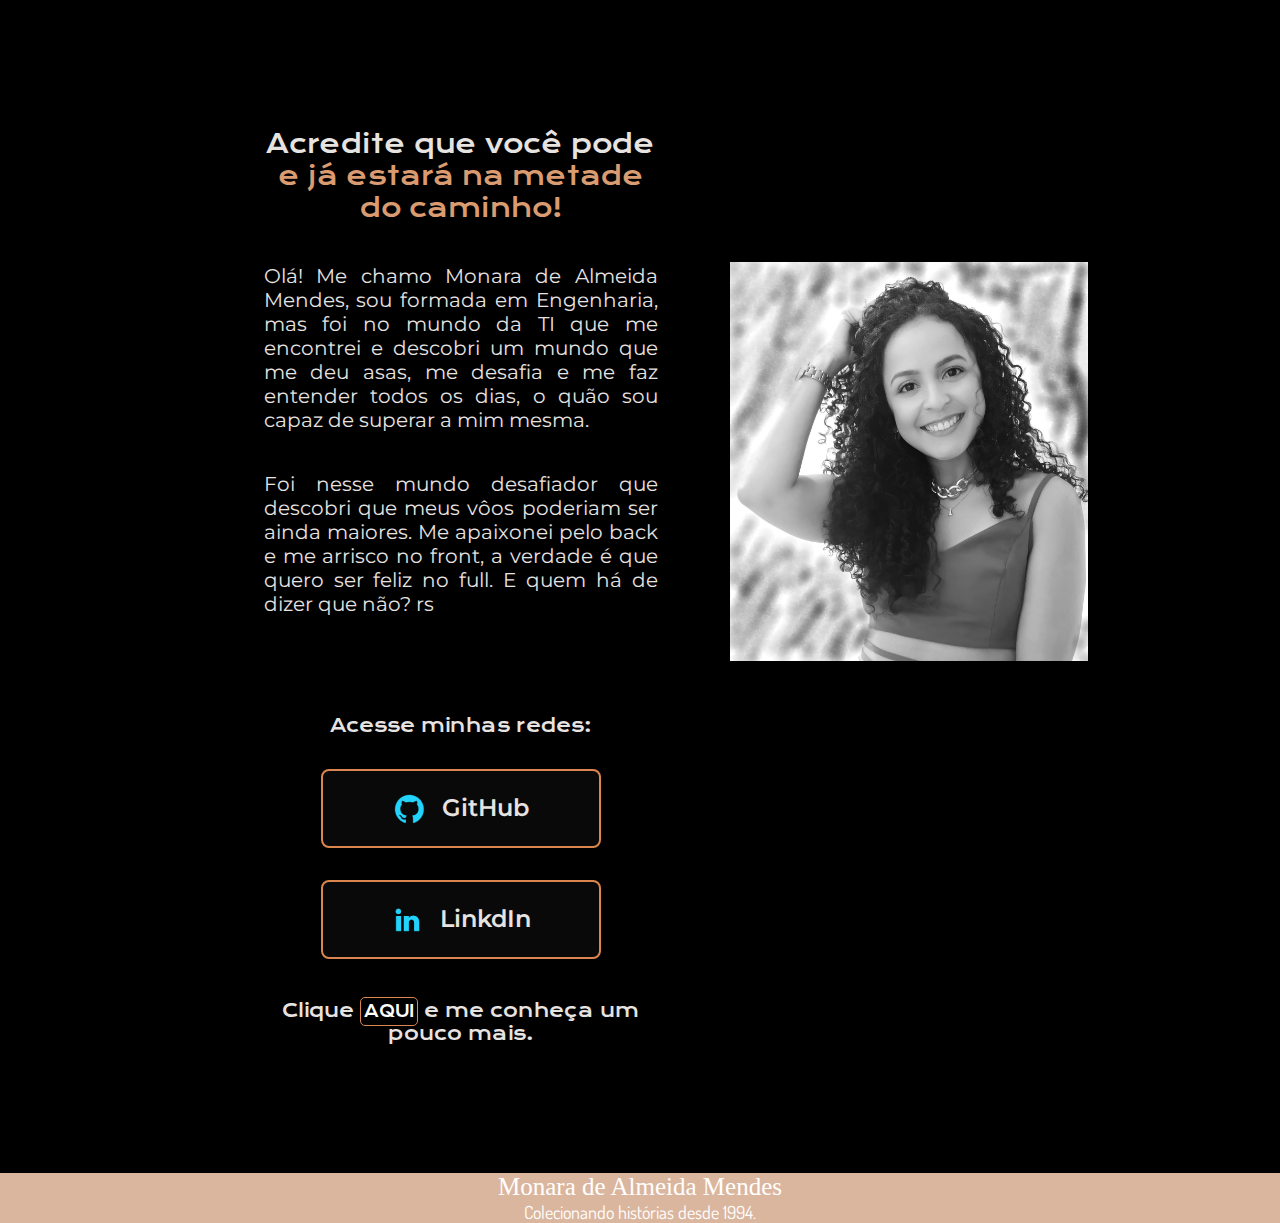
==== index.html @ 712de8d6 "Subindo projeto para o repositório" ====
﻿<!DOCTYPE html>
<html lang="pt-br">
<head>
    <meta charset="UTF-8">
    <meta http-equiv="X-UA-Compatible" content="IE=edge">
    <meta name="viewport" content="width=device-width, initial-scale=1.0">
    <title>Portflio</title>
    <link rel="stylesheet" href="style.css">
</head>

<body>
        <main class="apresentacao">
            <section class="apresentacao__conteudo">
                <h1 class="apresentacao__conteudo__titulo">
                    Acredite que você pode <strong class="titulo-destaque">e já estará na metade do caminho!</strong>
                </h1>

                <!-- <img src="./Mosaico/1685115393636-removebg-preview.png" style="width: 35%; justify-content: center;"> -->

                <p class="apresentacao__conteudo__paragrafo">Olá! Me chamo Monara de Almeida Mendes, sou formada em Engenharia, mas foi no mundo da TI que me encontrei e descobri um mundo que me deu asas, me desafia e me faz entender todos os dias, o quão sou capaz de superar a mim mesma.</p>

                <p2 class="apresentacao__conteudo__paragrafo2"> Foi nesse mundo desafiador que descobri que meus vôos poderiam ser ainda maiores. Me apaixonei pelo back e me arrisco no front, a verdade é que quero ser feliz no full. E quem há de dizer que não? rs</p2><br>

                <div class="apresentacao__botoes">
                    <h2 class="apresentacao__botoes__subtitulo">Acesse minhas redes:</h2>
                    <a class="apresentacao__botoes__link" href="https://github.com/Monaraalmeida">
                        <img src="./ícones/assets/github.png"> GitHub
                    </a>
                    <a class="apresentacao__botoes__link" href="https://www.linkedin.com/in/monara-almeida-25052a170/">
                        <img src="./ícones/assets/linkedin.png"> LinkdIn
                    </a>
                </div>
                <h3
                class="apresentacao__perfil1">Clique
                <a class="apresentacao__perfil" href="index2.html">AQUI</a
                class="apresentacao__perfil3"> e me conheça um pouco mais.
                </h3>
            </section>

            <img src="./Mosaico/1684927195190111.jpg" alt="Foto." style="width: 40%; height: 40%; margin-top: 15%;">
        </main>
        <footer>
            <div class="rodape" style="background-color: #DBB69E;">
                <div class="nome-rodape" style="text-align:center; color: white; font-size:25px; font-family: 'Handlee';">Monara de Almeida Mendes</div>
                <div class="data" style="text-align: center; color: white; font-size: 18px; font-family: 'Dosis';">Colecionando histórias desde 1994.</div>

        </footer>
</body>

</html>
---- style.css ----
﻿

  @import url('https://fonts.googleapis.com/css2?family=ABeeZee&family=Dosis:wght@400;600&family=Krona+One&family=Montserrat:wght@600&display=swap');


  * {
    margin: 0;
    padding: 0;
}

body{
    height: 100vh;
    box-sizing: border-box;
    background-color: black;
    color: #e7e3e0;
}

.apresentacao {
    margin: 10% 15%;
    display: flex;
    align-items: left;
    justify-content: space-between;
}

.apresentacao__conteudo {
    width: 100%;
    display: flex;
    flex-direction: column;
    gap: 40px;
    padding: 0% 8%;
}

.apresentacao__conteudo__titulo {
    font-size: 25px;
    font-weight: 35;
    font-family: 'Krona One', sans-serif;
    align-items: center;
    text-align: center;
}

.titulo-destaque {
    color: #da9b71;
    font-size: 25px;
    align-items: center;
}

.apresentacao__conteudo__paragrafo {
    font-size: 20px;
    font-family: 'Montserrat';
    text-justify:auto;
    text-align: justify;
}

.apresentacao__conteudo__paragrafo2 {
    font-size: 20px;
    font-family: 'Montserrat';
    text-justify:auto;
    text-align: justify;
}

.apresentacao__botoes {
    display: flex;
    flex-direction: column;
    align-items: center;
    align-content: space-evenly;
    /*justify-content: space-between;*/
    gap: 32px;
}

.apresentacao__botoes__subtitulo {
    font-family: 'krona One', 'Montserrat';
    font-weight: 20;
    font-size: 18px;

}

.apresentacao__botoes__link {
    background-color: #f6f6f609;
    display: flex;
    justify-content: center;
    gap: 16px;
    width: 70%;
    text-align: center;
    border-radius: 8px;
    border: 2px solid #da864e;
    font-size: 24px;
    font-weight: 600;
    padding: 21.5px 0;
    text-decoration: none;
    color:#e7e3e0;
    font-family: 'Montserrat', sans-serif;
}

.apresentacao__perfil {
    font-family: 'krona One', 'Montserrat';
    font-weight: 200;
    font-size: 16px;
    text-align: center;
    color:#ffffff;
    border: 1px solid #da864e;
    border-radius: 5px;
    padding: 3px 3px;
    align-items: center;
    text-decoration: none;
}

.apresentacao__perfil:hover{
    color:rgb(75, 195, 250);
    margin: 2% 2% 2% 2%;
    text-decoration: underline;
}

.apresentacao__perfil1, .apresentacao__perfil3 {
    font-family: 'krona One', 'Montserrat';
    font-weight: 200;
    font-size: 18px;
    text-align: center;
    color: #e7e3e0;
    text-decoration: none;
    align-items: center;
}
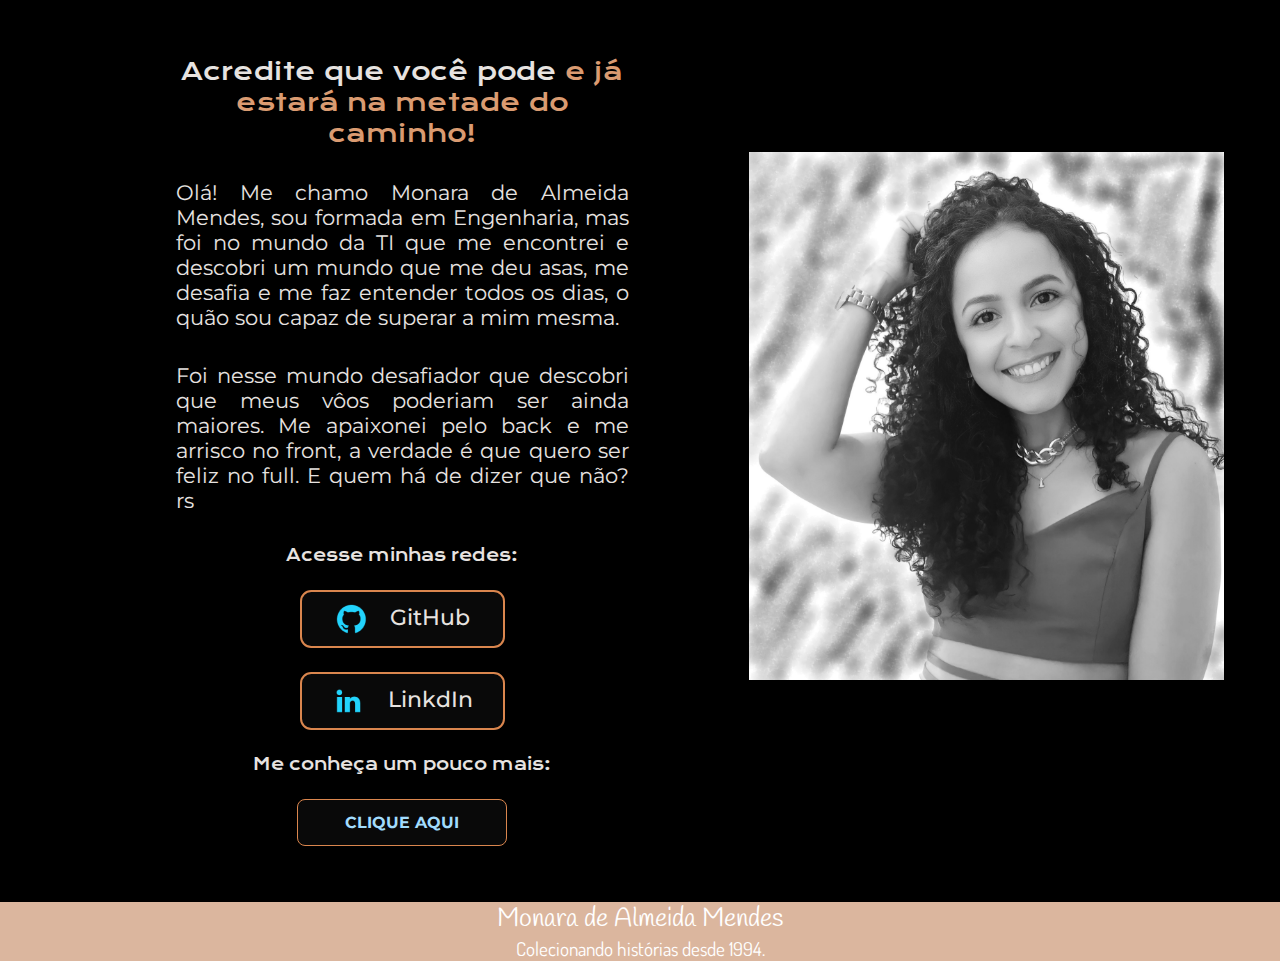
==== commit 9b6bb9c4: "Alterações no layout" ====
--- a/index.html
+++ b/index.html
@@ -14,12 +14,9 @@
                 <h1 class="apresentacao__conteudo__titulo">
                     Acredite que você pode <strong class="titulo-destaque">e já estará na metade do caminho!</strong>
                 </h1>
-
-                <!-- <img src="./Mosaico/1685115393636-removebg-preview.png" style="width: 35%; justify-content: center;"> -->
-
                 <p class="apresentacao__conteudo__paragrafo">Olá! Me chamo Monara de Almeida Mendes, sou formada em Engenharia, mas foi no mundo da TI que me encontrei e descobri um mundo que me deu asas, me desafia e me faz entender todos os dias, o quão sou capaz de superar a mim mesma.</p>
 
-                <p2 class="apresentacao__conteudo__paragrafo2"> Foi nesse mundo desafiador que descobri que meus vôos poderiam ser ainda maiores. Me apaixonei pelo back e me arrisco no front, a verdade é que quero ser feliz no full. E quem há de dizer que não? rs</p2><br>
+                <p2 class="apresentacao__conteudo__paragrafo2"> Foi nesse mundo desafiador que descobri que meus vôos poderiam ser ainda maiores. Me apaixonei pelo back e me arrisco no front, a verdade é que quero ser feliz no full. E quem há de dizer que não? rs</p2>
 
                 <div class="apresentacao__botoes">
                     <h2 class="apresentacao__botoes__subtitulo">Acesse minhas redes:</h2>
@@ -29,22 +26,19 @@
                     <a class="apresentacao__botoes__link" href="https://www.linkedin.com/in/monara-almeida-25052a170/">
                         <img src="./ícones/assets/linkedin.png"> LinkdIn
                     </a>
-                </div>
-                <h3
-                class="apresentacao__perfil1">Clique
-                <a class="apresentacao__perfil" href="index2.html">AQUI</a
-                class="apresentacao__perfil3"> e me conheça um pouco mais.
-                </h3>
+                    <h3 class="apresentacao__perfil1">Me conheça um pouco mais:</h3>
+                        <a class="apresentacao__perfil" href="index2.html"> CLIQUE AQUI</a>
+                    </div>
             </section>
 
-            <img src="./Mosaico/1684927195190111.jpg" alt="Foto." style="width: 40%; height: 40%; margin-top: 15%;">
+            <img src="./Mosaico/1684927195190111.jpg" alt="Foto." style="width: 33em; height: 33em; margin-top: 6em;">
         </main>
-        <footer>
-            <div class="rodape" style="background-color: #DBB69E;">
-                <div class="nome-rodape" style="text-align:center; color: white; font-size:25px; font-family: 'Handlee';">Monara de Almeida Mendes</div>
-                <div class="data" style="text-align: center; color: white; font-size: 18px; font-family: 'Dosis';">Colecionando histórias desde 1994.</div>
-
-        </footer>
+      
+    <footer>
+        <div class="rodape" style="background-color: #DBB69E;">
+        <div class="nome-rodape" style="text-align:center; color: white; font-size: 1.6em;font-family: 'Handlee';">Monara de Almeida Mendes</div>
+        <div class="data" style="text-align: center; color: white; font-size: 1.2em; font-family: 'Dosis';">Colecionando histórias desde 1994.</div>
+    </footer>
 </body>
 
 </html>--- a/style.css
+++ b/style.css
@@ -1,6 +1,6 @@
-﻿
+﻿@import url('https://fonts.googleapis.com/css2?family=ABeeZee&family=Dancing+Script:wght@500&family=Didact+Gothic&family=Dosis:wght@400;600&family=Indie+Flower&family=Krona+One&family=Montserrat:wght@600&display=swap');
 
-  @import url('https://fonts.googleapis.com/css2?family=ABeeZee&family=Dosis:wght@400;600&family=Krona+One&family=Montserrat:wght@600&display=swap');
+@import url('https://fonts.googleapis.com/css2?family=Albert+Sans:wght@300&family=Bilbo&family=Corinthia:wght@700&family=Dosis:wght@500&family=Ephesis&family=Handlee&family=Inter&family=Passions+Conflict&family=Playfair&family=Rambla&display=swap');
 
 
   * {
@@ -16,23 +16,23 @@
 }
 
 .apresentacao {
-    margin: 10% 15%;
+    margin: 3.5em 3.5em;
     display: flex;
     align-items: left;
     justify-content: space-between;
 }
 
 .apresentacao__conteudo {
-    width: 100%;
+    width: 100em;
     display: flex;
     flex-direction: column;
-    gap: 40px;
-    padding: 0% 8%;
+    gap: 2em;
+    padding: 0em 7.5em;
 }
 
 .apresentacao__conteudo__titulo {
-    font-size: 25px;
-    font-weight: 35;
+    font-size: 1.5em;
+    font-weight: 30;
     font-family: 'Krona One', sans-serif;
     align-items: center;
     text-align: center;
@@ -40,19 +40,20 @@
 
 .titulo-destaque {
     color: #da9b71;
-    font-size: 25px;
+    font-size: 1em;
     align-items: center;
 }
 
 .apresentacao__conteudo__paragrafo {
-    font-size: 20px;
+    font-size: 1.3em;
     font-family: 'Montserrat';
     text-justify:auto;
     text-align: justify;
+    line-height: 1.2;
 }
 
 .apresentacao__conteudo__paragrafo2 {
-    font-size: 20px;
+    font-size: 1.3em;
     font-family: 'Montserrat';
     text-justify:auto;
     text-align: justify;
@@ -63,14 +64,13 @@
     flex-direction: column;
     align-items: center;
     align-content: space-evenly;
-    /*justify-content: space-between;*/
-    gap: 32px;
+    gap: 1.5em;
 }
 
 .apresentacao__botoes__subtitulo {
     font-family: 'krona One', 'Montserrat';
     font-weight: 20;
-    font-size: 18px;
+    font-size: 1em;
 
 }
 
@@ -78,42 +78,49 @@
     background-color: #f6f6f609;
     display: flex;
     justify-content: center;
-    gap: 16px;
-    width: 70%;
+    gap: 1em;
+    width: 9em;
     text-align: center;
-    border-radius: 8px;
-    border: 2px solid #da864e;
-    font-size: 24px;
-    font-weight: 600;
-    padding: 21.5px 0;
+    border-radius: 0.5em;
+    border: 0.1em solid #da864e;
+    font-size: 1.4em;
+    font-weight: 500;
+    padding: 0.5em 0;
     text-decoration: none;
     color:#e7e3e0;
     font-family: 'Montserrat', sans-serif;
 }
 
-.apresentacao__perfil {
-    font-family: 'krona One', 'Montserrat';
-    font-weight: 200;
-    font-size: 16px;
-    text-align: center;
-    color:#ffffff;
-    border: 1px solid #da864e;
-    border-radius: 5px;
-    padding: 3px 3px;
-    align-items: center;
-    text-decoration: none;
+.apresentacao__botoes__link:hover {
+    color: #da864e;
 }
 
+.apresentacao__perfil {
+    background-color: #f6f6f609;
+    display: flex;
+    justify-content: center;
+    width: 9em;
+    text-align: center;
+    border-radius: 0.5em;
+    border: 0.1em solid #da864e;
+    font-size: 1em;
+    font-weight: 700;
+    padding: 0.8em 2em;
+    text-decoration: none;
+    color:#a2dcfd;
+    font-family: 'Montserrat', sans-serif;
+    }
+    
+
+
 .apresentacao__perfil:hover{
-    color:rgb(75, 195, 250);
-    margin: 2% 2% 2% 2%;
-    text-decoration: underline;
+    border-color:white;
 }
 
-.apresentacao__perfil1, .apresentacao__perfil3 {
+.apresentacao__perfil1 {
     font-family: 'krona One', 'Montserrat';
-    font-weight: 200;
-    font-size: 18px;
+    font-weight: 20;
+    font-size: 1em;
     text-align: center;
     color: #e7e3e0;
     text-decoration: none;
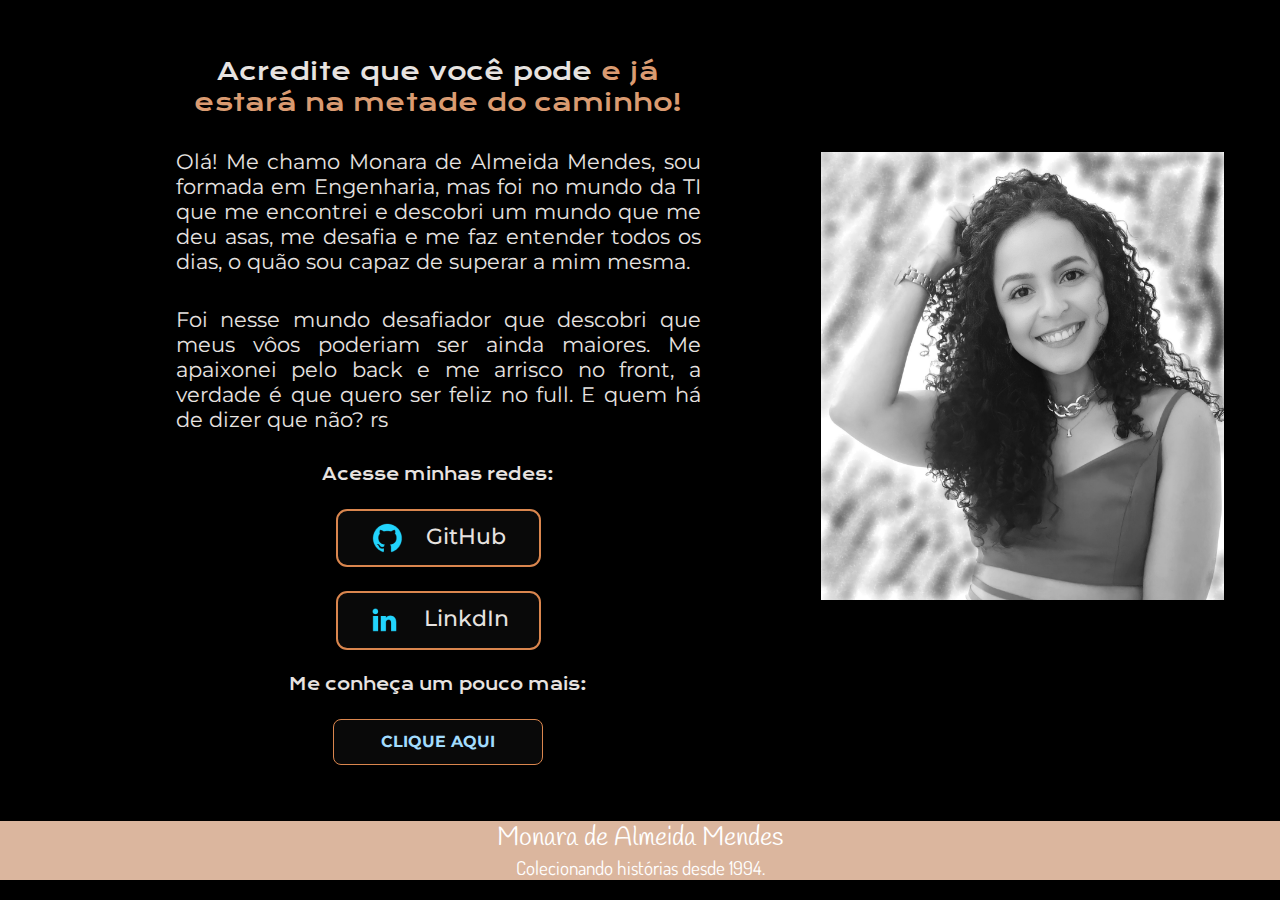
==== commit 7ba5963e: "alterando tamanho da visualizacao" ====
--- a/index.html
+++ b/index.html
@@ -31,7 +31,7 @@
                     </div>
             </section>
 
-            <img src="./Mosaico/1684927195190111.jpg" alt="Foto." style="width: 33em; height: 33em; margin-top: 6em;">
+            <img src="./Mosaico/1684927195190111.jpg" alt="Foto." style="width: 28em; height: 28em; margin-top: 6em;">
         </main>
       
     <footer>
--- a/style.css
+++ b/style.css
@@ -9,7 +9,7 @@
 }
 
 body{
-    height: 100vh;
+    height: 10em;
     box-sizing: border-box;
     background-color: black;
     color: #e7e3e0;
@@ -23,7 +23,7 @@
 }
 
 .apresentacao__conteudo {
-    width: 100em;
+    width: 90em;
     display: flex;
     flex-direction: column;
     gap: 2em;
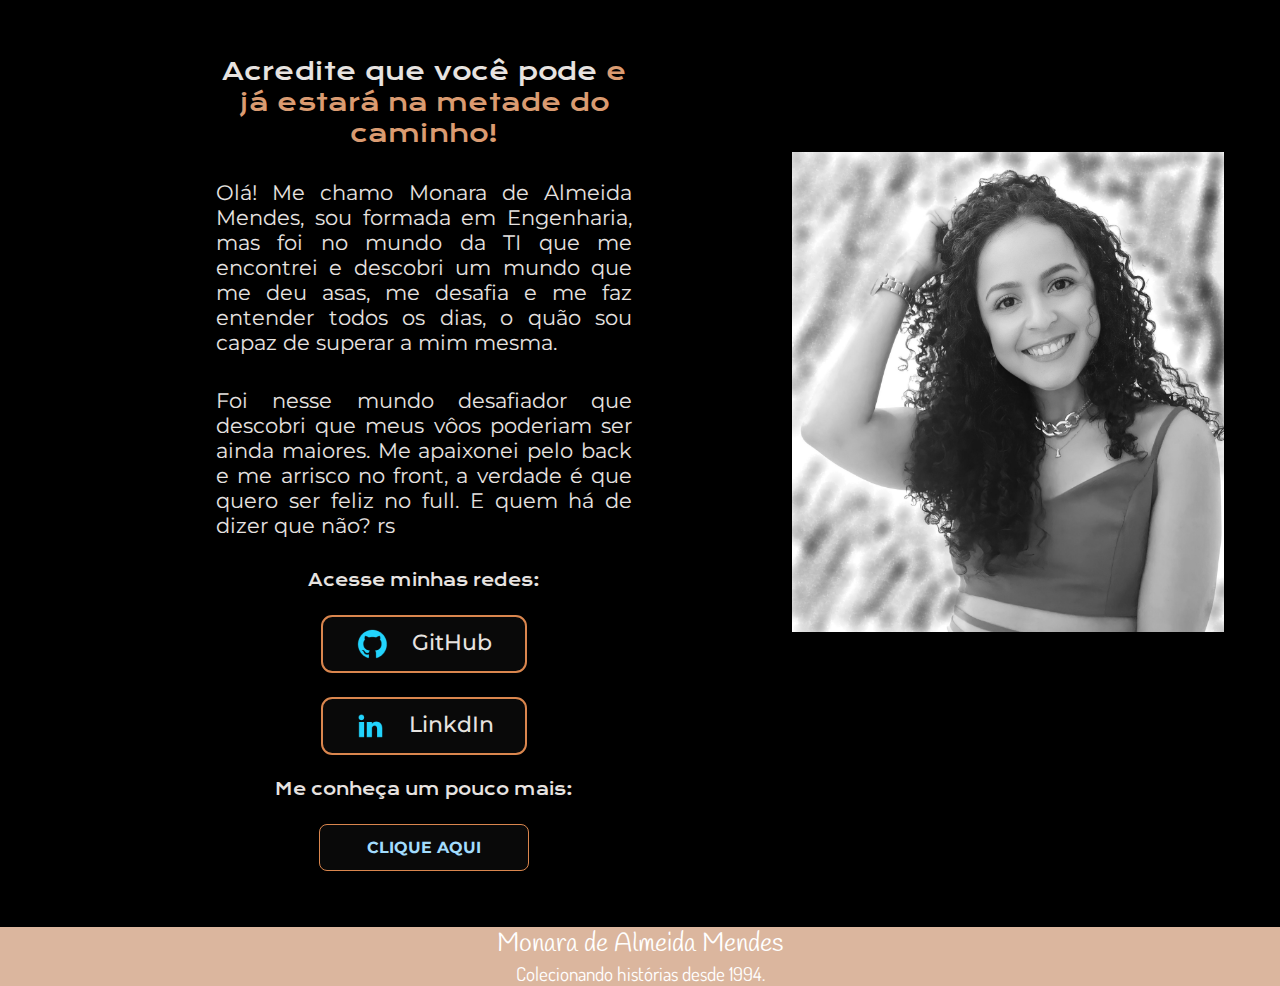
==== commit cdda93a4: "comtado" ====
--- a/index.html
+++ b/index.html
@@ -31,7 +31,7 @@
                     </div>
             </section>
 
-            <img src="./Mosaico/1684927195190111.jpg" alt="Foto." style="width: 28em; height: 28em; margin-top: 6em;">
+            <img src="./Mosaico/1684927195190111.jpg" alt="Foto." style="width: 28em; height: 30em; margin-top: 6em;">
         </main>
       
     <footer>
--- a/style.css
+++ b/style.css
@@ -23,11 +23,11 @@
 }
 
 .apresentacao__conteudo {
-    width: 90em;
+    width: 32em;
     display: flex;
     flex-direction: column;
     gap: 2em;
-    padding: 0em 7.5em;
+    padding: 0 10em;
 }
 
 .apresentacao__conteudo__titulo {
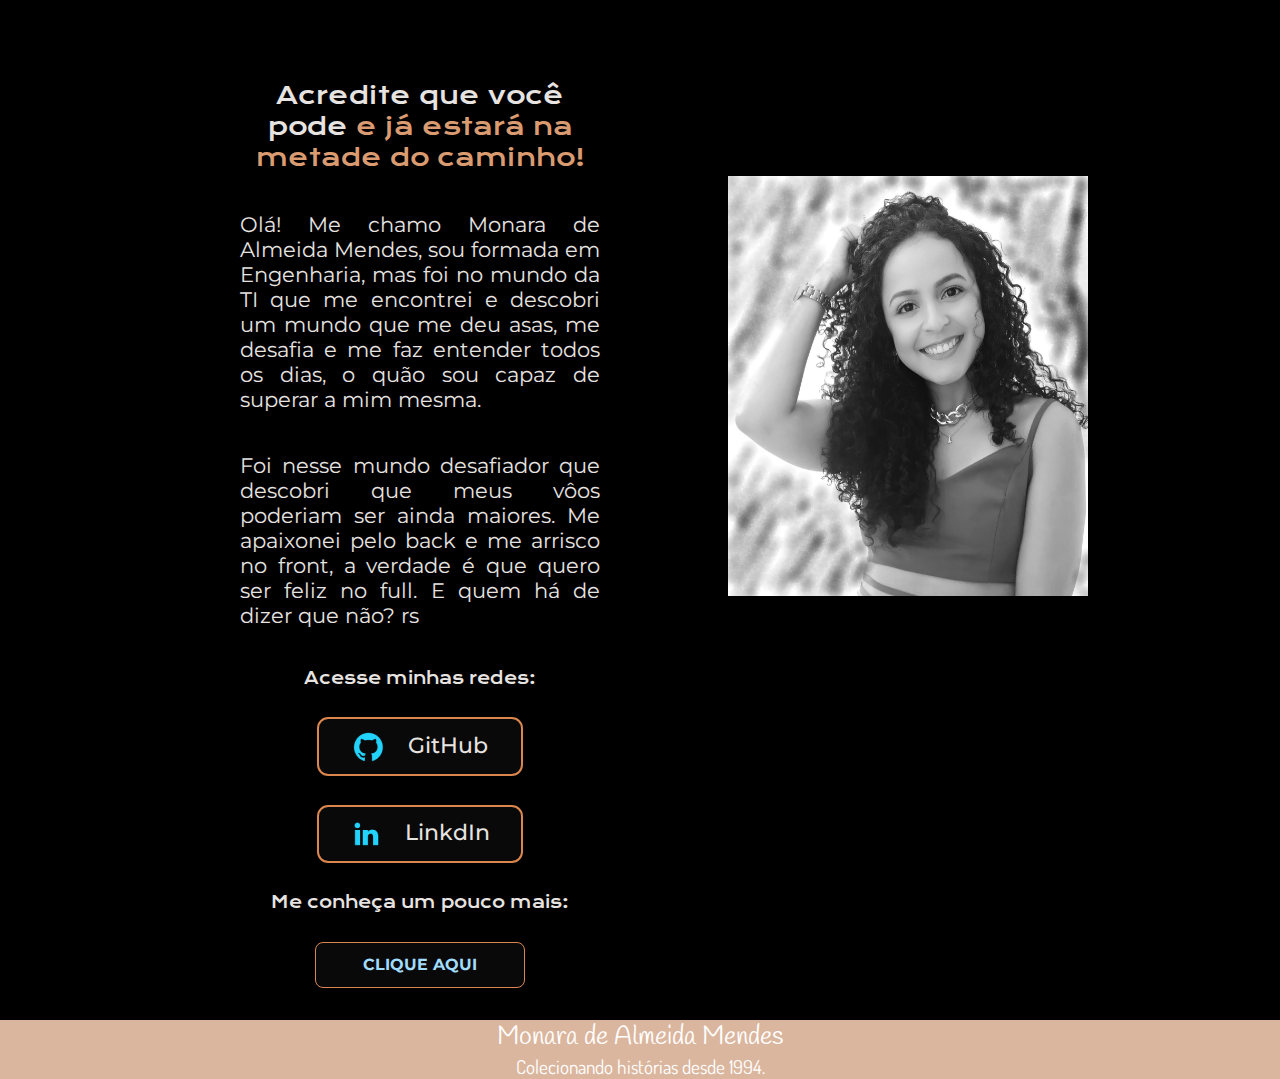
==== commit 1f6e5d2e: "projeto finalizado" ====
--- a/index.html
+++ b/index.html
@@ -9,36 +9,37 @@
 </head>
 
 <body>
-        <main class="apresentacao">
-            <section class="apresentacao__conteudo">
-                <h1 class="apresentacao__conteudo__titulo">
-                    Acredite que você pode <strong class="titulo-destaque">e já estará na metade do caminho!</strong>
-                </h1>
-                <p class="apresentacao__conteudo__paragrafo">Olá! Me chamo Monara de Almeida Mendes, sou formada em Engenharia, mas foi no mundo da TI que me encontrei e descobri um mundo que me deu asas, me desafia e me faz entender todos os dias, o quão sou capaz de superar a mim mesma.</p>
+    <main class="container-fluid">
+        <section class="apresentacao__conteudo">
+            <h1 class="apresentacao__conteudo__titulo">
+                Acredite que você pode <strong class="titulo-destaque">e já estará na metade do caminho!</strong>
+            </h1>
+            <p class="apresentacao__conteudo__paragrafo">Olá! Me chamo Monara de Almeida Mendes, sou formada em Engenharia, mas foi no mundo da TI que me encontrei e descobri um mundo que me deu asas, me desafia e me faz entender todos os dias, o quão sou capaz de superar a mim mesma.</p>
 
-                <p2 class="apresentacao__conteudo__paragrafo2"> Foi nesse mundo desafiador que descobri que meus vôos poderiam ser ainda maiores. Me apaixonei pelo back e me arrisco no front, a verdade é que quero ser feliz no full. E quem há de dizer que não? rs</p2>
+            <p2 class="apresentacao__conteudo__paragrafo2"> Foi nesse mundo desafiador que descobri que meus vôos poderiam ser ainda maiores. Me apaixonei pelo back e me arrisco no front, a verdade é que quero ser feliz no full. E quem há de dizer que não? rs</p2>
 
-                <div class="apresentacao__botoes">
-                    <h2 class="apresentacao__botoes__subtitulo">Acesse minhas redes:</h2>
-                    <a class="apresentacao__botoes__link" href="https://github.com/Monaraalmeida">
-                        <img src="./ícones/assets/github.png"> GitHub
-                    </a>
-                    <a class="apresentacao__botoes__link" href="https://www.linkedin.com/in/monara-almeida-25052a170/">
-                        <img src="./ícones/assets/linkedin.png"> LinkdIn
-                    </a>
-                    <h3 class="apresentacao__perfil1">Me conheça um pouco mais:</h3>
-                        <a class="apresentacao__perfil" href="index2.html"> CLIQUE AQUI</a>
-                    </div>
-            </section>
-
-            <img src="./Mosaico/1684927195190111.jpg" alt="Foto." style="width: 28em; height: 30em; margin-top: 6em;">
-        </main>
-      
-    <footer>
-        <div class="rodape" style="background-color: #DBB69E;">
-        <div class="nome-rodape" style="text-align:center; color: white; font-size: 1.6em;font-family: 'Handlee';">Monara de Almeida Mendes</div>
-        <div class="data" style="text-align: center; color: white; font-size: 1.2em; font-family: 'Dosis';">Colecionando histórias desde 1994.</div>
-    </footer>
+            <div class="apresentacao__botoes">
+                <h2 class="apresentacao__botoes__subtitulo">Acesse minhas redes:</h2>
+                <a class="apresentacao__botoes__link" href="https://github.com/Monaraalmeida">
+                    <img src="./ícones/assets/github.png"> GitHub
+                </a>
+                <a class="apresentacao__botoes__link" href="https://www.linkedin.com/in/monara-almeida-25052a170/">
+                    <img src="./ícones/assets/linkedin.png"> LinkdIn
+                </a>
+                <h3 class="apresentacao__perfil1">Me conheça um pouco mais:</h3>
+                <a class="apresentacao__perfil" href="index2.html"> CLIQUE AQUI</a>
+            </div>
+        </section>
+        <div class="foto">
+            <img src="./Mosaico/1684927195190111.jpg" alt="Foto." style="width: 360px; height:420px;">
+        </div>
+    </main>
 </body>
 
+<footer>
+    <div class="rodape" style="background-color: #DBB69E; width: 100%;">
+    <div class="nome-rodape" style="text-align:center; color: white; font-size: 1.6em;font-family: 'Handlee';">Monara de Almeida Mendes</div>
+    <div class="data" style="text-align: center; color: white; font-size: 1.2em; font-family: 'Dosis';">Colecionando histórias desde 1994.</div>
+</footer>
+
 </html>--- a/style.css
+++ b/style.css
@@ -8,26 +8,18 @@
     padding: 0;
 }
 
-body{
-    height: 10em;
-    box-sizing: border-box;
+.container-fluid {
+    display: flex;
     background-color: black;
     color: #e7e3e0;
-}
-
-.apresentacao {
-    margin: 3.5em 3.5em;
-    display: flex;
-    align-items: left;
-    justify-content: space-between;
+    width: 100%;
 }
 
 .apresentacao__conteudo {
-    width: 32em;
     display: flex;
     flex-direction: column;
-    gap: 2em;
-    padding: 0 10em;
+    gap: 2.5em;
+    margin: 5em 8em 2em 15em;
 }
 
 .apresentacao__conteudo__titulo {
@@ -64,7 +56,7 @@
     flex-direction: column;
     align-items: center;
     align-content: space-evenly;
-    gap: 1.5em;
+    gap: 1.8em;
 }
 
 .apresentacao__botoes__subtitulo {
@@ -127,3 +119,9 @@
     align-items: center;
 }
 
+.foto img {
+    width: 100%;
+    max-width: 360px;
+    height: auto;
+    margin: 11em 12em 0em 0em;
+}